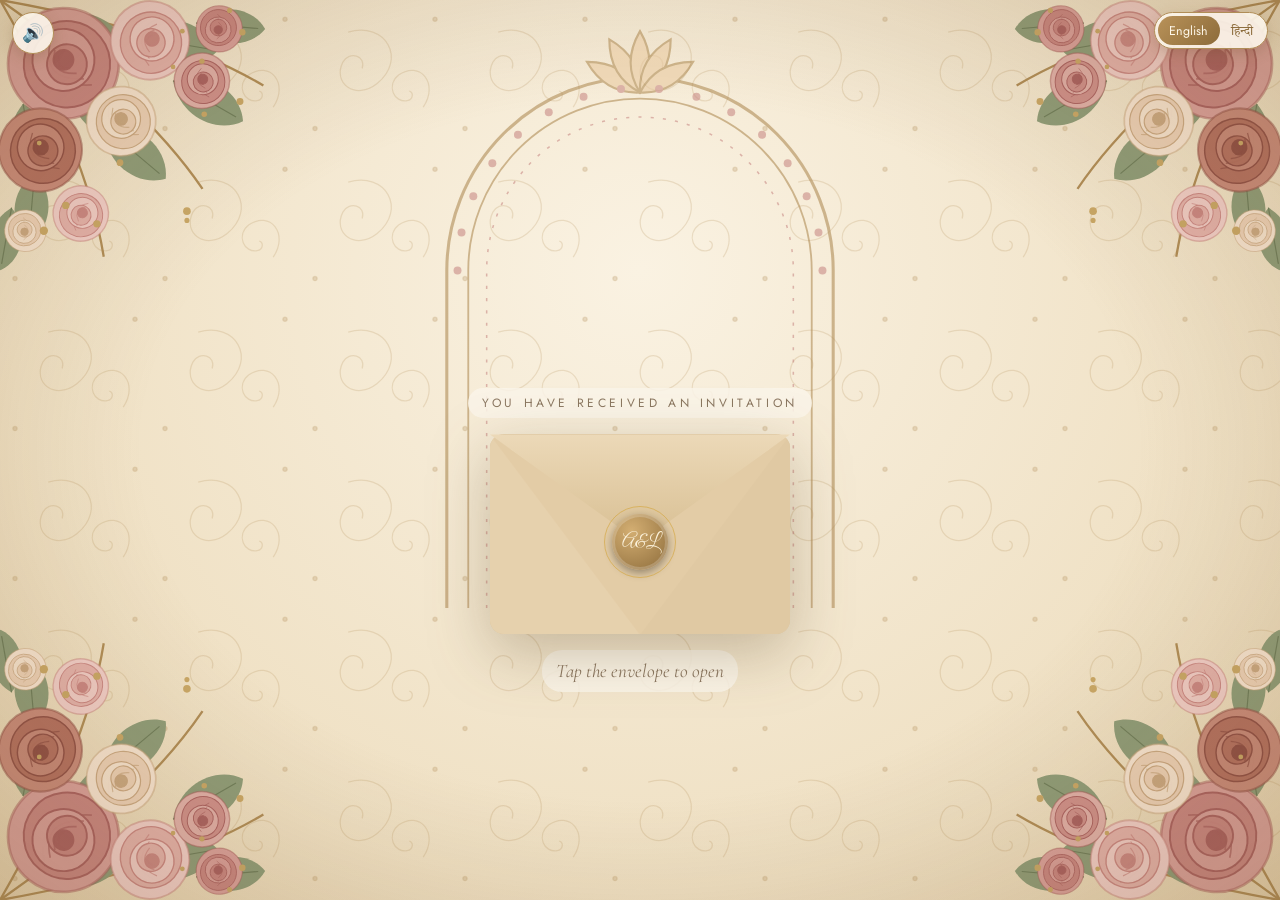
==== index.html @ adaf46da "Fixed timmings" ====
<!DOCTYPE html>
<html lang="en">
<head>
<meta charset="UTF-8">
<meta name="viewport" content="width=device-width, initial-scale=1">
<meta name="description" content="You are invited to the wedding of Anurag &amp; Lakshmi — 2 December 2026, Nashik. Tap the envelope to open your invitation.">
<meta property="og:type" content="website">
<meta property="og:title" content="Anurag &amp; Lakshmi — Wedding Invitation">
<meta property="og:description" content="You are invited! 2 December 2026 · Chandrabhaga Lawns, Nashik. Tap the envelope to open your invitation.">
<meta property="og:image" content="assets/og-image.jpg">
<meta property="og:image:width" content="1200">
<meta property="og:image:height" content="630">
<meta name="twitter:card" content="summary_large_image">
<meta name="twitter:title" content="Anurag &amp; Lakshmi — Wedding Invitation">
<meta name="twitter:description" content="You are invited! 2 December 2026 · Nashik">
<meta name="twitter:image" content="assets/og-image.jpg">
<meta name="theme-color" content="#f1e4cd">
<link rel="icon" type="image/svg+xml" href="assets/favicon.svg">
<title>Anurag & Lakshmi — Wedding Invitation</title>
<link rel="preconnect" href="https://fonts.googleapis.com">
<link href="https://fonts.googleapis.com/css2?family=Cormorant+Garamond:ital,wght@0,400;0,600;1,400&family=Great+Vibes&family=Jost:wght@300;400;500&family=Tiro+Devanagari+Hindi:ital@0;1&family=Kalam:wght@400;700&display=swap" rel="stylesheet">
<link rel="stylesheet" href="style.css">
</head>
<body>

<audio id="bgm" src="assets/wedding-song.mp3" loop preload="auto"></audio>
<button type="button" id="musicBtn" class="music" aria-label="Toggle music" title="Music on/off" hidden>🔊</button>

<div class="lang" role="group" aria-label="Language">
  <button type="button" data-lang="en" class="on">English</button>
  <button type="button" data-lang="hi">हिन्दी</button>
</div>

<!-- ENVELOPE SCREEN -->
<section id="intro" class="intro">
  <p class="intro-hint" data-i18n="introHint">You have received an invitation</p>
  <div class="envelope" id="envelope" role="button" tabindex="0" data-i18n-aria="openAria" aria-label="Open wedding invitation">
    <div class="env-back"></div>
    <div class="env-letter"><span data-i18n="names2">Anurag &amp; Lakshmi</span></div>
    <div class="env-front"></div>
    <div class="env-flap"></div>
    <div class="seal">A&amp;L</div>
  </div>
  <p class="intro-tap" data-i18n="tap">Tap the envelope to open</p>
</section>

<!-- CARD -->
<main id="card" class="card hidden">

  <header class="hero">
    <p class="om">॥ श्री गणेशाय नमः ॥</p>
    <p class="small-caps" data-i18n="blessing">With the blessings of Lord Ganesha and together with their families, you're invited to celebrate the marriage of</p>
    <figure class="couple"><img src="assets/couple.png" alt="Anurag and Lakshmi" width="1100" height="1473"></figure>
    <h1 class="names script" data-i18n="names">Anurag <span>&amp;</span> Lakshmi</h1>
    <div class="divider"><i></i><b>❖</b><i></i></div>
    <p class="invite-text" data-i18n="invite">Anurag and Lakshmi joyfully invite you to share in their happiness and bless them as they begin their new journey together as husband and wife. Your presence and warm wishes will make these celebrations truly memorable for both families.</p>
    <p class="hashtag" data-i18n="hash">#Anu&amp;Lak</p>
  </header>

  <section class="block">
    <p class="eyebrow" data-i18n="saveDate">Save the Date</p>
    <h2 data-i18n="weddingDay">The Wedding Day</h2>
    <p class="muted" data-i18n="scratchSub">Scratch the card to reveal the date</p>

    <div class="scratch-wrap" id="scratchWrap">
      <div class="scratch-under">
        <small data-i18n="weddingDate">The Wedding Date</small>
        <strong data-i18n="dateBig">2 December 2026</strong>
        <span data-i18n="dateSub">Wednesday · 18:00 onwards</span>
      </div>
      <canvas id="scratch" aria-label="Scratch card"></canvas>
      <div class="scratch-hint" data-i18n="scratchHint">✦ Scratch here ✦</div>
    </div>
    <button type="button" class="skip" id="skipScratch" data-i18n="skip">Skip — reveal the date</button>

    <div class="countdown" id="countdown">
      <div><b id="cd-d">--</b><span data-i18n="days">Days</span></div>
      <div><b id="cd-h">--</b><span data-i18n="hours">Hours</span></div>
      <div><b id="cd-m">--</b><span data-i18n="minutes">Minutes</span></div>
      <div><b id="cd-s">--</b><span data-i18n="seconds">Seconds</span></div>
    </div>
  </section>

  <section class="block">
    <p class="eyebrow" data-i18n="celebrations">Celebrations</p>
    <h2 data-i18n="order">Order of the Day</h2>

    <article class="event ev-haldi">
      <h3 data-i18n="haldi">Haldi &amp; Mehdi</h3>
      <p class="when" data-i18n="haldiWhen">Tuesday, 1 December 2026 at 17:00 onwards</p>
      <p class="where"><strong data-i18n="residences">At Respective Residences</strong></p>
      <p class="addr" data-i18n="haldiAddr"><b>Groom's Residence:</b> E-35, Railway Quarter, Six Banglow, Igatpuri<br>
         <b>Bride's Residence:</b> Satpur, Nashik</p>
      <div class="btns">
        <a class="btn dir-groom" target="_blank" rel="noopener" href="https://www.google.com/maps/search/?api=1&query=Six+Banglow+Igatpuri" data-i18n="groomDir">Groom's directions</a>
        <a class="btn dir-bride" target="_blank" rel="noopener" href="https://www.google.com/maps/search/?api=1&query=Satpur+Nashik" data-i18n="brideDir">Bride's directions</a>
        <a class="btn ghost" id="gcal-haldi" target="_blank" rel="noopener" href="#" data-i18n="gcal">📅 Google Calendar</a>
      </div>
    </article>

    <article class="event ev-wed">
      <h3 data-i18n="ceremony">Wedding Ceremony</h3>
      <p class="when" data-i18n="ceremonyWhen">Wednesday, 2 December 2026 at 18:00 onwards</p>
      <p class="where"><strong data-i18n="venue">Chandrabhaga Lawns</strong></p>
      <p class="addr" data-i18n="road">Trimbakeshwar Road</p>
      <div class="btns">
        <a class="btn" target="_blank" rel="noopener" href="https://www.google.com/maps/search/?api=1&query=Chandrabhaga+Lawns+Trimbakeshwar+Road+Nashik" data-i18n="getDir">Get directions</a>
        <a class="btn ghost" id="gcal-wedding" target="_blank" rel="noopener" href="#" data-i18n="gcal">📅 Google Calendar</a>
      </div>
    </article>
  </section>

  <section class="block quote-block">
    <p class="eyebrow" data-i18n="awaiting">Awaiting Your Presence</p>
    <h2 class="script big" data-i18n="blessings">With Love &amp; Blessings</h2>
    <blockquote data-i18n="quote">“With hearts full of joy, we await your gracious presence to make our celebration complete.”</blockquote>
  </section>

  <section class="block">
    <p class="eyebrow" data-i18n="where">Where We Celebrate</p>
    <h2 data-i18n="venue">Chandrabhaga Lawns</h2>
    <p class="muted" data-i18n="road">Trimbakeshwar Road</p>
    <button class="btn" id="showMap">📍 Show the map</button>
    <p class="tiny" data-i18n="mapNote">Opens Google Maps inside this page</p>
    <div class="map" id="map" hidden></div>
    <a class="btn ghost" target="_blank" rel="noopener" href="https://www.google.com/maps/search/?api=1&query=Chandrabhaga+Lawns+Trimbakeshwar+Road+Nashik" data-i18n="getDirArrow">Get directions ↗</a>
  </section>

  <section class="block rsvp">
    <p class="eyebrow" data-i18n="rsvpEyebrow">RSVP</p>
    <h2 data-i18n="rsvpTitle">Will You Join Us?</h2>
    <p class="muted" data-i18n="rsvpSub">Please let us know so we can plan</p>
    <form id="rsvpForm" novalidate>
      <input id="rsvpName" type="text" autocomplete="name" data-i18n-ph="rsvpName" placeholder="Your name" aria-label="Your name">
      <p class="err" id="rsvpErr" hidden data-i18n="rsvpNameErr">Please enter your name</p>
      <div class="choice">
        <label><input type="radio" name="att" value="yes" checked><span data-i18n="rsvpYes">Joyfully accept</span></label>
        <label><input type="radio" name="att" value="no"><span data-i18n="rsvpNo">Regretfully decline</span></label>
      </div>
      <div class="guests" id="guestsRow">
        <span data-i18n="rsvpGuests">Number of guests</span>
        <div class="stepper">
          <button type="button" id="gMinus" aria-label="Fewer guests">−</button>
          <output id="gCount">1</output>
          <button type="button" id="gPlus" aria-label="More guests">+</button>
        </div>
      </div>
      <textarea id="rsvpNote" rows="2" data-i18n-ph="rsvpNote" placeholder="A message for the couple (optional)" aria-label="Message"></textarea>
      <button class="btn" type="submit" data-i18n="rsvpSend">💬 Send RSVP on WhatsApp</button>
      <p class="tiny" data-i18n="rsvpHelp">Opens WhatsApp with your reply ready to send</p>
    </form>
  </section>

  <footer>
    <p class="script" data-i18n="names2">Anurag &amp; Lakshmi</p>
    <p data-i18n="dateBig">2 December 2026</p>
  </footer>
</main>

<script src="script.js"></script>
</body>
</html>
---- style.css ----
:root{
  --bg:#f4ebdc;
  --bg-2:#ebdcc3;
  --paper:#fbf6ec;
  --ink:#4a3b2b;
  --muted:#8a7660;
  --gold:#b08d57;
  --gold-d:#8c6b3a;
  --line:#d9c7a6;
}
*{box-sizing:border-box;margin:0;padding:0}
html{scroll-behavior:smooth}
body{
  font-family:'Cormorant Garamond',Georgia,serif;
  color:var(--ink);
  background:radial-gradient(circle at 50% 0,#faf3e5,var(--bg) 60%,var(--bg-2));
  min-height:100vh;
  font-size:19px;
  line-height:1.6;
}
.script{font-family:'Great Vibes',cursive;font-weight:400}
.hidden{display:none!important}

/* ---------- ENVELOPE ---------- */
.intro{
  position:fixed;inset:0;z-index:10;
  display:flex;flex-direction:column;align-items:center;justify-content:center;gap:2rem;
  background:radial-gradient(circle at 50% 40%,#f8efe0,var(--bg-2));
  transition:opacity .9s ease,visibility .9s;
}
.intro.leaving{opacity:0;visibility:hidden}
.intro-hint{font-family:'Jost',sans-serif;letter-spacing:.3em;text-transform:uppercase;font-size:.75rem;color:var(--muted)}
.intro-tap{font-style:italic;color:var(--muted);animation:pulse 2s infinite}
@keyframes pulse{50%{opacity:.4}}

.envelope{
  position:relative;width:min(340px,82vw);aspect-ratio:3/2;
  cursor:pointer;perspective:1000px;outline:none;
  filter:drop-shadow(0 18px 30px rgba(90,65,30,.3));
  transition:transform .4s;
}
.envelope:hover{transform:translateY(-4px) scale(1.02)}
.env-back{position:absolute;inset:0;background:#d9c19a;border-radius:6px}
.env-letter{
  position:absolute;left:6%;right:6%;top:6%;height:88%;
  background:var(--paper);border-radius:4px;
  display:flex;align-items:center;justify-content:center;
  font-family:'Great Vibes',cursive;font-size:1.6rem;color:var(--gold-d);
  transition:transform .9s .55s cubic-bezier(.3,.8,.3,1);
  z-index:2;
}
.env-front{
  position:absolute;inset:0;z-index:3;border-radius:6px;
  background:
    linear-gradient(to top right,#e6d1ad 49.5%,transparent 50%) left/50% 100% no-repeat,
    linear-gradient(to top left,#e0c9a3 49.5%,transparent 50%) right/50% 100% no-repeat;
  clip-path:polygon(0 0,50% 52%,100% 0,100% 100%,0 100%);
  background-color:#e3cca6;
}
.env-flap{
  position:absolute;left:0;right:0;top:0;height:54%;z-index:4;
  background:linear-gradient(#ecd9b8,#d8bf93);
  clip-path:polygon(0 0,100% 0,50% 100%);
  transform-origin:top;
  transition:transform .6s ease,z-index 0s .3s;
}
.seal{
  position:absolute;left:50%;top:54%;transform:translate(-50%,-50%);z-index:5;
  width:56px;height:56px;border-radius:50%;
  background:radial-gradient(circle at 35% 30%,#d3ae72,var(--gold-d));
  color:#fbf1da;display:grid;place-items:center;
  font-family:'Great Vibes',cursive;font-size:1.15rem;
  box-shadow:0 3px 8px rgba(0,0,0,.35),inset 0 0 0 3px rgba(255,255,255,.2);
  transition:opacity .3s;
}
.envelope.open .seal{opacity:0}
.envelope.open .env-flap{transform:rotateX(180deg);z-index:1}
.envelope.open .env-letter{transform:translateY(-70%)}

/* ---------- CARD ---------- */
.card{
  max-width:640px;margin:0 auto;padding:1.5rem 1.25rem 3rem;
  animation:rise 1s ease both;
}
@keyframes rise{from{opacity:0;transform:translateY(30px)}to{opacity:1;transform:none}}
.hero,.block,footer{
  background:var(--paper);
  border:1px solid var(--line);
  outline:1px solid var(--line);outline-offset:-9px;
  border-radius:6px;
  padding:2.5rem 1.75rem;margin-bottom:1.25rem;
  text-align:center;
  box-shadow:0 6px 20px rgba(120,90,50,.1);
}
.om{color:var(--gold-d);letter-spacing:.1em;margin-bottom:1rem}
.small-caps{font-family:'Jost',sans-serif;font-size:.75rem;letter-spacing:.18em;text-transform:uppercase;color:var(--muted);line-height:1.9}
.names{font-size:clamp(3rem,13vw,4.8rem);line-height:1.1;margin:1.2rem 0 .4rem;color:var(--gold-d)}
.names span{font-size:.6em;color:var(--gold)}
.divider{display:flex;align-items:center;gap:.8rem;margin:1rem auto;max-width:260px;color:var(--gold)}
.divider i{flex:1;height:1px;background:var(--gold);opacity:.6}
.invite-text{font-size:1.1rem;color:var(--ink)}
.hashtag{margin-top:1.2rem;font-family:'Jost',sans-serif;letter-spacing:.2em;color:var(--gold-d);font-size:.9rem}

.eyebrow{font-family:'Jost',sans-serif;font-size:.72rem;letter-spacing:.35em;text-transform:uppercase;color:var(--gold-d);margin-bottom:.4rem}
h2{font-weight:600;font-size:1.9rem;line-height:1.2;margin-bottom:.4rem}
h2.big{font-size:2.8rem;font-weight:400}
h3{font-size:1.5rem;font-weight:600}
.muted{color:var(--muted);font-style:italic}
.tiny{font-size:.8rem;color:var(--muted);margin:.4rem 0 1rem;font-family:'Jost',sans-serif}

/* scratch card */
.scratch-wrap{
  position:relative;width:min(340px,100%);height:150px;margin:1.4rem auto 1.6rem;
  border-radius:10px;overflow:hidden;
  box-shadow:0 6px 16px rgba(120,90,50,.25);
  user-select:none;-webkit-user-select:none;
}
.scratch-under{
  position:absolute;inset:0;display:flex;flex-direction:column;align-items:center;justify-content:center;
  background:linear-gradient(135deg,#f6e7c6,#e7cf9c);
}
.scratch-under small{font-family:'Jost',sans-serif;letter-spacing:.25em;text-transform:uppercase;font-size:.65rem;color:var(--gold-d)}
.scratch-under strong{font-size:2rem;font-weight:600;color:var(--ink);line-height:1.2}
.scratch-under span{font-family:'Jost',sans-serif;font-size:.85rem;color:var(--gold-d)}
#scratch{position:absolute;inset:0;width:100%;height:100%;touch-action:none;cursor:grab;transition:opacity .8s}
#scratch.done{opacity:0;pointer-events:none}

.countdown{display:grid;grid-template-columns:repeat(4,1fr);gap:.6rem;max-width:380px;margin:0 auto}
.countdown div{background:var(--bg);border:1px solid var(--line);border-radius:6px;padding:.7rem .2rem}
.countdown b{display:block;font-size:1.9rem;font-weight:600;color:var(--gold-d);line-height:1.1}
.countdown span{font-family:'Jost',sans-serif;font-size:.62rem;letter-spacing:.2em;text-transform:uppercase;color:var(--muted)}

/* events */
.event{padding:1.4rem 0;border-top:1px solid var(--line)}
.event:first-of-type{margin-top:1rem}
.when{color:var(--gold-d);font-weight:600;margin:.3rem 0}
.addr{font-size:1rem;color:var(--muted)}
.btns{display:flex;flex-wrap:wrap;gap:.6rem;justify-content:center;margin-top:1rem}

.btn{
  display:inline-block;font-family:'Jost',sans-serif;font-size:.8rem;letter-spacing:.08em;
  padding:.65rem 1.2rem;border-radius:30px;border:1px solid var(--gold-d);
  background:var(--gold-d);color:#fff8ea;text-decoration:none;cursor:pointer;
  transition:.25s;
}
.btn:hover{background:var(--ink);border-color:var(--ink)}
.btn.ghost{background:transparent;color:var(--gold-d)}
.btn.ghost:hover{background:var(--gold-d);color:#fff8ea}

blockquote{font-style:italic;font-size:1.3rem;margin-top:.6rem;color:var(--ink)}
.map{margin:0 auto 1rem;border-radius:8px;overflow:hidden;border:1px solid var(--line)}
.map iframe{width:100%;height:300px;border:0;display:block}
.contact{font-size:1.3rem}
.contact a{color:var(--gold-d)}
footer .script{font-size:2.4rem;color:var(--gold-d)}
footer p:last-child{letter-spacing:.2em;font-family:'Jost',sans-serif;font-size:.8rem;color:var(--muted)}

/* ================= BACKGROUND IMAGERY ================= */
body{
  background:
    radial-gradient(ellipse at 50% 0,rgba(255,250,238,.9),transparent 60%),
    url("assets/paisley.svg") 0 0/150px repeat,
    linear-gradient(180deg,#f7eedd,#ecdcc0 55%,#e5d1ae) fixed;
}
body::after{ /* soft vignette */
  content:"";position:fixed;inset:0;pointer-events:none;z-index:0;
  background:radial-gradient(ellipse at center,transparent 55%,rgba(120,85,40,.22));
}
.intro{
  background:
    
    radial-gradient(circle at 50% 40%,#f8efe0,var(--bg-2));
}
.intro::before{ /* breathing arch */
  content:"";position:absolute;inset:0;z-index:-1;opacity:.45;
  background:url("assets/arch.svg") center 6%/min(520px,90vw) auto no-repeat;
  animation:breathe 6s ease-in-out infinite;
}
@keyframes breathe{50%{transform:scale(1.04);opacity:.5}}
.card{position:relative;z-index:1}

/* floral corners */
.hero,.block,footer{position:relative}
.hero::before,.hero::after,.block::before,.block::after{
  content:"";position:absolute;width:96px;height:96px;pointer-events:none;
  background:url("assets/corner.svg") center/contain no-repeat;
}
.hero::before,.block::before{top:4px;left:4px}
.hero::after,.block::after{bottom:4px;right:4px;transform:rotate(180deg)}
.hero{background:linear-gradient(rgba(251,246,236,.82),rgba(251,246,236,.82)),url("assets/arch.svg") center 10px/300px auto no-repeat}

/* ================= ANIMATION ================= */
.intro .envelope{animation:float 4s ease-in-out infinite}
.envelope.open{animation:none}
@keyframes float{50%{transform:translateY(-10px)}}
.seal{animation:glow 2.4s ease-in-out infinite}
@keyframes glow{50%{box-shadow:0 0 0 8px rgba(176,141,87,.25),0 3px 8px rgba(0,0,0,.35)}}

.reveal{opacity:0;transform:translateY(40px) scale(.98);transition:opacity 1s ease,transform 1s cubic-bezier(.2,.7,.2,1)}
.reveal.in{opacity:1;transform:none}
.hero .names{background:linear-gradient(90deg,var(--gold-d),#d9b878,var(--gold-d));background-size:200% 100%;
  -webkit-background-clip:text;background-clip:text;color:transparent;animation:shine 6s linear infinite}
@keyframes shine{to{background-position:-200% 0}}
.hero > *{opacity:0;animation:fadeUp .9s ease forwards}
.card:not(.hidden) .hero > *:nth-child(1){animation-delay:.3s}
.card:not(.hidden) .hero > *:nth-child(2){animation-delay:.6s}
.card:not(.hidden) .hero > *:nth-child(3){animation-delay:.9s}
.card:not(.hidden) .hero > *:nth-child(4){animation-delay:1.2s}
.card:not(.hidden) .hero > *:nth-child(5){animation-delay:1.4s}
.card:not(.hidden) .hero > *:nth-child(6){animation-delay:1.6s}
@keyframes fadeUp{from{opacity:0;transform:translateY(20px)}to{opacity:1;transform:none}}
.countdown b{animation:none}
.scratch-wrap{animation:float 4s ease-in-out infinite}
.btn{transition:.25s,transform .2s}.btn:hover{transform:translateY(-2px)}

#petals{position:fixed;inset:0;width:100%;height:100%;pointer-events:none;z-index:50}
@media (prefers-reduced-motion:reduce){
  *{animation:none!important}.reveal{opacity:1;transform:none}.hero>*{opacity:1}
}

/* ================= CURVED CARDS ================= */
.hero,.block,footer{border-radius:32px;overflow:hidden}
.hero::before,.block::before{top:10px;left:10px}
.hero::after,.block::after{bottom:10px;right:10px}
.scratch-wrap{border-radius:24px}
.countdown div{border-radius:18px}
.event{border:1px solid var(--line);border-radius:24px;padding:1.4rem 1.2rem;margin-top:1rem;background:rgba(244,235,220,.45)}
.event:first-of-type{margin-top:1.2rem}
.map{border-radius:24px}
.btn{border-radius:30px}
.envelope .env-back,.envelope .env-front{border-radius:14px}
.env-letter{border-radius:10px}

/* ================= BEIGE-ALIGNED PALETTE ================= */
:root{
  --rose:#b3716b;     /* dusty rose */
  --sage:#8b9776;     /* soft sage */
  --sand:#efe2cb;
}
.eyebrow{color:var(--rose)}
.countdown b{color:var(--rose)}
.countdown div{background:linear-gradient(180deg,var(--sand),#e8d6b8)}
.when{color:var(--rose)}
.hashtag{color:var(--rose)}
.divider{color:var(--sage)}
.divider i{background:var(--sage)}
.btn{background:linear-gradient(135deg,#b99259,#8c6b3a);border-color:#8c6b3a}
.btn.ghost{background:transparent;color:var(--gold-d)}
.hero,.block,footer{background-color:#fbf5e9}
.event{background:rgba(239,226,203,.55);border-color:#dcc8a4}
blockquote{color:var(--rose)}
.quote-block{background:linear-gradient(180deg,#fbf5e9,#f3e6cf)}
footer{background:linear-gradient(180deg,#fbf5e9,#efe0c4)}

/* ================= HANGING FLORAL GARLANDS ================= */
body{position:relative}
body::before{
  content:"";position:absolute;top:0;left:0;right:0;height:180px;z-index:55;pointer-events:none;
  background:url("assets/garland.svg") center top/300px auto repeat-x;
  transform-origin:top center;animation:sway 5s ease-in-out infinite;
  filter:saturate(.8) drop-shadow(0 4px 4px rgba(90,60,30,.18));
}
@keyframes sway{0%,100%{transform:rotate(-.6deg)}50%{transform:rotate(.6deg)}}
.card{padding-top:150px}

/* ================= PHOTO BACKGROUND + COUPLE ================= */
:root{--bq:clamp(150px,34vw,300px)}
html{
  background:
    url("assets/bq_tl.svg") left top/var(--bq) no-repeat fixed,
    url("assets/bq_tr.svg") right top/var(--bq) no-repeat fixed,
    url("assets/bq_bl.svg") left bottom/var(--bq) no-repeat fixed,
    url("assets/bq_br.svg") right bottom/var(--bq) no-repeat fixed,
    url("assets/paisley.svg") 0 0/150px repeat,
    radial-gradient(ellipse at 50% 30%,#faf2e2,#efe0c3 70%,#e6d2ae) fixed;
}
body{background:none !important}
body::before{display:block !important;background:url("assets/garland.svg") center top/300px auto repeat-x !important;z-index:55}
.card{padding-top:150px}
.intro{background:none !important;padding-top:20vh}
.intro::before{display:block !important;inset:0;z-index:-1;opacity:.6;
  background:url("assets/arch.svg") center 8%/min(460px,88vw) auto no-repeat;animation:breathe 6s ease-in-out infinite}
.hero,.block,footer{background-image:none !important;background-color:rgba(251,245,233,.95) !important}

.couple{
  width:min(320px,82%);margin:1.6rem auto .4rem;
  border-radius:999px 999px 28px 28px;overflow:hidden;
  border:3px solid var(--gold);
  box-shadow:0 0 0 8px rgba(251,245,233,.9),0 0 0 9px var(--line),0 14px 30px rgba(110,80,40,.3);
  background:#fbf3e3;
}
.couple img{display:block;width:100%;height:auto;transition:transform 6s ease}
.couple:hover img{transform:scale(1.05)}
.intro-hint,.intro-tap{background:rgba(251,245,233,.85);padding:.35rem .9rem;border-radius:20px}
.envelope{width:min(300px,74vw)}
html,body{overflow-x:hidden}
body:has(#intro:not(.leaving))::before{display:none !important}

/* ================= LANGUAGE SWITCH ================= */
.lang{position:fixed;top:12px;right:12px;z-index:70;display:flex;background:rgba(251,245,233,.92);
  border:1px solid var(--gold);border-radius:30px;padding:3px;box-shadow:0 4px 14px rgba(110,80,40,.25)}
.lang button{font-family:'Jost','Tiro Devanagari Hindi',sans-serif;font-size:.78rem;border:0;background:transparent;
  color:var(--gold-d);padding:.35rem .85rem;border-radius:30px;cursor:pointer;transition:.25s}
.lang button.on{background:linear-gradient(135deg,#b99259,#8c6b3a);color:#fff8ea}
.scratch-hint{position:absolute;inset:0;display:grid;place-items:center;pointer-events:none;
  color:#6b5126;font-weight:700;font-size:1.25rem;transition:opacity .8s}
#scratch.done + .scratch-hint{opacity:0}

/* Hindi typography (Great Vibes / Jost have no Devanagari) */
html[lang="hi"] body{font-family:'Tiro Devanagari Hindi','Noto Serif Devanagari',serif}
html[lang="hi"] .script{font-family:'Kalam','Tiro Devanagari Hindi',cursive;font-weight:700}
html[lang="hi"] .small-caps,html[lang="hi"] .eyebrow,html[lang="hi"] .btn,html[lang="hi"] .intro-hint,
html[lang="hi"] .countdown span,html[lang="hi"] .scratch-under small,html[lang="hi"] .scratch-under span,
html[lang="hi"] .tiny{font-family:'Tiro Devanagari Hindi',serif;letter-spacing:0;text-transform:none}
html[lang="hi"] .small-caps{font-size:.95rem;line-height:1.9}
html[lang="hi"] .names{font-size:clamp(2.6rem,11vw,4rem);line-height:1.3}
html[lang="hi"] h2.big{font-size:2.3rem}
html[lang="hi"] .env-letter{font-family:'Kalam',cursive;font-size:1.4rem}
html[lang="hi"] .scratch-under strong{font-size:1.7rem}

/* ================= EXTRA POLISH ================= */
/* twinkling gold sparkles in the background */
.twinkle{position:fixed;z-index:2;pointer-events:none;width:var(--s);height:var(--s);
  background:radial-gradient(circle,#fff6d6 0,#e3bf72 35%,transparent 70%);border-radius:50%;
  animation:twinkle var(--d) ease-in-out infinite;animation-delay:var(--dl);opacity:0}
.twinkle::before,.twinkle::after{content:"";position:absolute;left:50%;top:50%;background:#e8c982;transform:translate(-50%,-50%)}
.twinkle::before{width:260%;height:1px}.twinkle::after{width:1px;height:260%}
@keyframes twinkle{0%,100%{opacity:0;transform:scale(.3)}50%{opacity:.95;transform:scale(1)}}

/* burst particles */
.spark{position:fixed;z-index:80;pointer-events:none;width:8px;height:8px;border-radius:50%;
  background:radial-gradient(circle,#fff3c8,#d9b25a);box-shadow:0 0 8px #e8c982}
.spark.rect{border-radius:2px;width:6px;height:11px}

/* ornate heading flourish */
.block h2::after{content:"";display:block;width:170px;height:16px;margin:.55rem auto 0;
  background:url("data:image/svg+xml,%3Csvg xmlns='http://www.w3.org/2000/svg' viewBox='0 0 170 16'%3E%3Cg fill='none' stroke='%23b08d57' stroke-width='1.3' stroke-linecap='round'%3E%3Cpath d='M2 8h58M110 8h58'/%3E%3Cpath d='M60 8c6-8 12-8 18 0s12 8 18 0 12-8 14 0'/%3E%3C/g%3E%3Cpath d='M85 2l5 6-5 6-5-6z' fill='%23c4566b'/%3E%3C/svg%3E") center/contain no-repeat}
.block h2.script::after{display:none}
.hero .names{text-shadow:0 2px 14px rgba(176,141,87,.25);filter:drop-shadow(0 2px 2px rgba(120,85,40,.15))}

/* couple frame glow + sheen */
.couple{position:relative;animation:glowRing 4s ease-in-out infinite}
@keyframes glowRing{50%{box-shadow:0 0 0 8px rgba(251,245,233,.9),0 0 0 9px var(--line),0 14px 40px rgba(201,150,80,.55)}}
.couple::after{content:"";position:absolute;inset:0;pointer-events:none;
  background:linear-gradient(115deg,transparent 40%,rgba(255,255,255,.55) 50%,transparent 60%);
  transform:translateX(-120%);animation:sheen 6s ease-in-out 2.5s infinite}
@keyframes sheen{0%{transform:translateX(-120%)}35%,100%{transform:translateX(120%)}}

/* countdown */
.countdown b{background:linear-gradient(180deg,#c4566b,#8c4a52);-webkit-background-clip:text;background-clip:text;color:transparent;font-size:2.1rem}
.countdown div{box-shadow:0 4px 10px rgba(120,90,50,.15),inset 0 1px 0 rgba(255,255,255,.7);position:relative}
#cd-s{display:inline-block;animation:tickpulse 1s ease-in-out infinite}
@keyframes tickpulse{50%{transform:scale(1.12)}}

/* event cards with badges */
.event{position:relative;padding-top:2.6rem;transition:transform .3s,box-shadow .3s}
.event:hover{transform:translateY(-4px);box-shadow:0 12px 24px rgba(120,90,50,.2)}
.event::before{position:absolute;top:-22px;left:50%;transform:translateX(-50%);
  width:44px;height:44px;border-radius:50%;display:grid;place-items:center;font-size:1.3rem;
  background:linear-gradient(135deg,#fbf0d4,#e5c98a);border:2px solid var(--gold);box-shadow:0 4px 10px rgba(120,90,50,.3)}
.ev-haldi::before{content:"🌼"}
.ev-wed::before{content:"💍"}
.event{margin-top:2rem !important}

/* quote */
blockquote{position:relative;padding:0 .5rem}
.quote-block{background-image:radial-gradient(circle at 50% 0,rgba(201,150,80,.15),transparent 60%) !important}

/* buttons shine */
.btn{position:relative;overflow:hidden}
.btn:not(.ghost)::after{content:"";position:absolute;top:0;left:-80%;width:50%;height:100%;
  background:linear-gradient(115deg,transparent,rgba(255,255,255,.45),transparent);transform:skewX(-20deg);animation:btnshine 4.5s infinite}
@keyframes btnshine{0%,60%{left:-80%}100%{left:140%}}

/* seal pulse ring */
.seal::after{content:"";position:absolute;inset:-8px;border-radius:50%;border:1.5px solid rgba(212,169,71,.7);animation:ring 2.4s ease-out infinite}
@keyframes ring{from{transform:scale(.85);opacity:1}to{transform:scale(1.45);opacity:0}}
.envelope.open .seal::after{display:none}

/* richer reveal: events slide in from alternating sides */
.event.reveal-l{opacity:0;transform:translateX(-40px);transition:1s}
.event.reveal-r{opacity:0;transform:translateX(40px);transition:1s}
.event.in{opacity:1;transform:none}
@media (prefers-reduced-motion:reduce){.twinkle,.spark{display:none}}

/* fix: keep the fade-in AND the glow on the couple frame */
.card .hero .couple{animation:fadeUp .9s ease forwards,glowRing 4s ease-in-out infinite}
.card .hero .names{animation:fadeUp .9s ease forwards,shine 6s linear infinite}

/* ================= MUSIC BUTTON ================= */
.music{position:fixed;top:12px;left:12px;z-index:70;width:42px;height:42px;border-radius:50%;
  border:1px solid var(--gold);background:rgba(251,245,233,.92);font-size:1.1rem;cursor:pointer;
  box-shadow:0 4px 14px rgba(110,80,40,.25);transition:transform .2s}
.music:hover{transform:scale(1.08)}
.music.playing{animation:ring2 2.4s ease-out infinite}
@keyframes ring2{0%{box-shadow:0 0 0 0 rgba(176,141,87,.55),0 4px 14px rgba(110,80,40,.25)}100%{box-shadow:0 0 0 14px rgba(176,141,87,0),0 4px 14px rgba(110,80,40,.25)}}

.card:not(.hidden) .hero > *:nth-child(7){animation-delay:1.6s}
.intro{gap:1rem !important}

/* ================= RSVP, SKIP, 3-LANGUAGE SWITCH ================= */
.lang button{padding:.35rem .7rem}
.skip{display:block;margin:-.6rem auto 1.2rem;background:none;border:0;cursor:pointer;
  font-family:'Jost','Tiro Devanagari Hindi',sans-serif;font-size:.78rem;color:var(--rose);text-decoration:underline;text-underline-offset:3px}
.skip[hidden]{display:none}
.rsvp form{max-width:420px;margin:1.2rem auto 0;display:flex;flex-direction:column;gap:.9rem;text-align:left}
.rsvp input[type=text],.rsvp textarea{width:100%;font:inherit;font-size:1rem;color:var(--ink);
  background:#fffaf0;border:1px solid var(--line);border-radius:16px;padding:.75rem 1rem;outline:none;transition:.2s}
.rsvp input[type=text]:focus,.rsvp textarea:focus{border-color:var(--gold);box-shadow:0 0 0 3px rgba(176,141,87,.2)}
.rsvp textarea{resize:vertical}
.choice{display:flex;flex-wrap:wrap;gap:.6rem}
.choice label{flex:1 1 150px;cursor:pointer}
.choice input{position:absolute;opacity:0;pointer-events:none}
.choice span{display:block;text-align:center;padding:.7rem .6rem;border:1px solid var(--gold);border-radius:30px;
  color:var(--gold-d);font-size:.95rem;transition:.25s;background:#fffaf0}
.choice input:checked + span{background:linear-gradient(135deg,#c4566b,#9a3a52);border-color:#9a3a52;color:#fff8ea;box-shadow:0 4px 10px rgba(154,58,82,.3)}
.choice input:focus-visible + span{outline:2px solid var(--gold-d);outline-offset:2px}
.guests{display:flex;align-items:center;justify-content:space-between;gap:1rem;padding:.4rem .4rem .4rem 1rem;
  background:#fffaf0;border:1px solid var(--line);border-radius:30px}
.guests[hidden]{display:none}
.stepper{display:flex;align-items:center;gap:.8rem}
.stepper button{width:38px;height:38px;border-radius:50%;border:1px solid var(--gold);background:#fbf0d4;color:var(--gold-d);font-size:1.3rem;cursor:pointer;line-height:1}
.stepper output{min-width:1.6rem;text-align:center;font-size:1.3rem;font-weight:600;color:var(--rose)}
.rsvp .btn{align-self:center;margin-top:.3rem;padding:.8rem 1.6rem;font-size:.9rem}
.rsvp .tiny{text-align:center;margin:0}
.err{color:#a5384f;font-size:.85rem;margin:-.4rem 0 0 .6rem;font-family:'Jost','Tiro Devanagari Hindi',sans-serif}
.err[hidden]{display:none}
.choice label{position:relative}
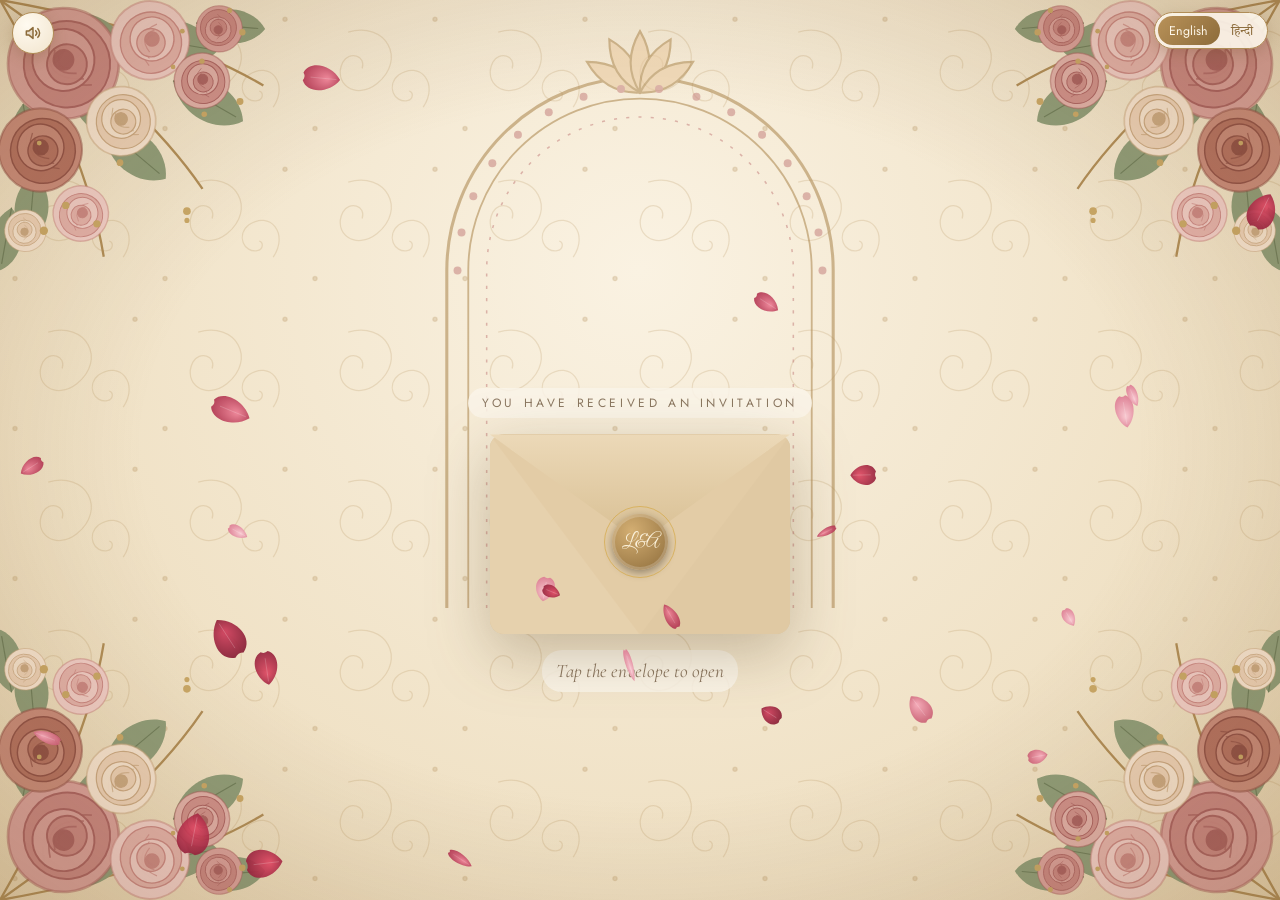
==== commit 9660dbed: "fix minor issues" ====
--- a/index.html
+++ b/index.html
@@ -3,20 +3,21 @@
 <head>
 <meta charset="UTF-8">
 <meta name="viewport" content="width=device-width, initial-scale=1">
-<meta name="description" content="You are invited to the wedding of Anurag &amp; Lakshmi — 2 December 2026, Nashik. Tap the envelope to open your invitation.">
+<meta name="description" content="You are invited to the wedding of Lakshmi &amp; Anurag — 2 December 2026, Nashik. Tap the envelope to open your invitation.">
 <meta property="og:type" content="website">
-<meta property="og:title" content="Anurag &amp; Lakshmi — Wedding Invitation">
+<meta property="og:url" content="https://theanuragkumar.github.io/wedding-invitation/">
+<meta property="og:title" content="Lakshmi &amp; Anurag — Wedding Invitation">
 <meta property="og:description" content="You are invited! 2 December 2026 · Chandrabhaga Lawns, Nashik. Tap the envelope to open your invitation.">
-<meta property="og:image" content="assets/og-image.jpg">
+<meta property="og:image" content="https://theanuragkumar.github.io/wedding-invitation/assets/og-image.jpg">
 <meta property="og:image:width" content="1200">
 <meta property="og:image:height" content="630">
 <meta name="twitter:card" content="summary_large_image">
-<meta name="twitter:title" content="Anurag &amp; Lakshmi — Wedding Invitation">
+<meta name="twitter:title" content="Lakshmi &amp; Anurag — Wedding Invitation">
 <meta name="twitter:description" content="You are invited! 2 December 2026 · Nashik">
-<meta name="twitter:image" content="assets/og-image.jpg">
+<meta name="twitter:image" content="https://theanuragkumar.github.io/wedding-invitation/assets/og-image.jpg">
 <meta name="theme-color" content="#f1e4cd">
 <link rel="icon" type="image/svg+xml" href="assets/favicon.svg">
-<title>Anurag & Lakshmi — Wedding Invitation</title>
+<title>Lakshmi & Anurag — Wedding Invitation</title>
 <link rel="preconnect" href="https://fonts.googleapis.com">
 <link href="https://fonts.googleapis.com/css2?family=Cormorant+Garamond:ital,wght@0,400;0,600;1,400&family=Great+Vibes&family=Jost:wght@300;400;500&family=Tiro+Devanagari+Hindi:ital@0;1&family=Kalam:wght@400;700&display=swap" rel="stylesheet">
 <link rel="stylesheet" href="style.css">
@@ -36,10 +37,10 @@
   <p class="intro-hint" data-i18n="introHint">You have received an invitation</p>
   <div class="envelope" id="envelope" role="button" tabindex="0" data-i18n-aria="openAria" aria-label="Open wedding invitation">
     <div class="env-back"></div>
-    <div class="env-letter"><span data-i18n="names2">Anurag &amp; Lakshmi</span></div>
+    <div class="env-letter"><span data-i18n="names2">Lakshmi &amp; Anurag</span></div>
     <div class="env-front"></div>
     <div class="env-flap"></div>
-    <div class="seal">A&amp;L</div>
+    <div class="seal">L&amp;A</div>
   </div>
   <p class="intro-tap" data-i18n="tap">Tap the envelope to open</p>
 </section>
@@ -50,11 +51,11 @@
   <header class="hero">
     <p class="om">॥ श्री गणेशाय नमः ॥</p>
     <p class="small-caps" data-i18n="blessing">With the blessings of Lord Ganesha and together with their families, you're invited to celebrate the marriage of</p>
-    <figure class="couple"><img src="assets/couple.png" alt="Anurag and Lakshmi" width="1100" height="1473"></figure>
-    <h1 class="names script" data-i18n="names">Anurag <span>&amp;</span> Lakshmi</h1>
+    <figure class="couple"><img src="assets/couple.png" alt="Lakshmi and Anurag" width="1100" height="1473"></figure>
+    <h1 class="names script" data-i18n="names">Lakshmi <span>&amp;</span> Anurag</h1>
     <div class="divider"><i></i><b>❖</b><i></i></div>
-    <p class="invite-text" data-i18n="invite">Anurag and Lakshmi joyfully invite you to share in their happiness and bless them as they begin their new journey together as husband and wife. Your presence and warm wishes will make these celebrations truly memorable for both families.</p>
-    <p class="hashtag" data-i18n="hash">#Anu&amp;Lak</p>
+    <p class="invite-text" data-i18n="invite">Lakshmi and Anurag joyfully invite you to share in their happiness and bless them as they begin their new journey together as husband and wife. Your presence and warm wishes will make these celebrations truly memorable for both families.</p>
+    <p class="hashtag" data-i18n="hash">#Lak&amp;Anu</p>
   </header>
 
   <section class="block">
@@ -89,11 +90,7 @@
       <h3 data-i18n="haldi">Haldi &amp; Mehdi</h3>
       <p class="when" data-i18n="haldiWhen">Tuesday, 1 December 2026 at 17:00 onwards</p>
       <p class="where"><strong data-i18n="residences">At Respective Residences</strong></p>
-      <p class="addr" data-i18n="haldiAddr"><b>Groom's Residence:</b> E-35, Railway Quarter, Six Banglow, Igatpuri<br>
-         <b>Bride's Residence:</b> Satpur, Nashik</p>
       <div class="btns">
-        <a class="btn dir-groom" target="_blank" rel="noopener" href="https://www.google.com/maps/search/?api=1&query=Six+Banglow+Igatpuri" data-i18n="groomDir">Groom's directions</a>
-        <a class="btn dir-bride" target="_blank" rel="noopener" href="https://www.google.com/maps/search/?api=1&query=Satpur+Nashik" data-i18n="brideDir">Bride's directions</a>
         <a class="btn ghost" id="gcal-haldi" target="_blank" rel="noopener" href="#" data-i18n="gcal">📅 Google Calendar</a>
       </div>
     </article>
@@ -126,33 +123,8 @@
     <a class="btn ghost" target="_blank" rel="noopener" href="https://www.google.com/maps/search/?api=1&query=Chandrabhaga+Lawns+Trimbakeshwar+Road+Nashik" data-i18n="getDirArrow">Get directions ↗</a>
   </section>
 
-  <section class="block rsvp">
-    <p class="eyebrow" data-i18n="rsvpEyebrow">RSVP</p>
-    <h2 data-i18n="rsvpTitle">Will You Join Us?</h2>
-    <p class="muted" data-i18n="rsvpSub">Please let us know so we can plan</p>
-    <form id="rsvpForm" novalidate>
-      <input id="rsvpName" type="text" autocomplete="name" data-i18n-ph="rsvpName" placeholder="Your name" aria-label="Your name">
-      <p class="err" id="rsvpErr" hidden data-i18n="rsvpNameErr">Please enter your name</p>
-      <div class="choice">
-        <label><input type="radio" name="att" value="yes" checked><span data-i18n="rsvpYes">Joyfully accept</span></label>
-        <label><input type="radio" name="att" value="no"><span data-i18n="rsvpNo">Regretfully decline</span></label>
-      </div>
-      <div class="guests" id="guestsRow">
-        <span data-i18n="rsvpGuests">Number of guests</span>
-        <div class="stepper">
-          <button type="button" id="gMinus" aria-label="Fewer guests">−</button>
-          <output id="gCount">1</output>
-          <button type="button" id="gPlus" aria-label="More guests">+</button>
-        </div>
-      </div>
-      <textarea id="rsvpNote" rows="2" data-i18n-ph="rsvpNote" placeholder="A message for the couple (optional)" aria-label="Message"></textarea>
-      <button class="btn" type="submit" data-i18n="rsvpSend">💬 Send RSVP on WhatsApp</button>
-      <p class="tiny" data-i18n="rsvpHelp">Opens WhatsApp with your reply ready to send</p>
-    </form>
-  </section>
-
   <footer>
-    <p class="script" data-i18n="names2">Anurag &amp; Lakshmi</p>
+    <p class="script" data-i18n="names2">Lakshmi &amp; Anurag</p>
     <p data-i18n="dateBig">2 December 2026</p>
   </footer>
 </main>
--- a/style.css
+++ b/style.css
@@ -389,7 +389,7 @@
 
 /* ================= MUSIC BUTTON ================= */
 .music{position:fixed;top:12px;left:12px;z-index:70;width:42px;height:42px;border-radius:50%;
-  border:1px solid var(--gold);background:rgba(251,245,233,.92);font-size:1.1rem;cursor:pointer;
+  border:1.5px solid var(--gold);background:radial-gradient(circle at 35% 30%,#fffaf0,#f1e4cd);color:var(--gold-d);display:grid;place-items:center;padding:0;cursor:pointer;
   box-shadow:0 4px 14px rgba(110,80,40,.25);transition:transform .2s}
 .music:hover{transform:scale(1.08)}
 .music.playing{animation:ring2 2.4s ease-out infinite}
@@ -426,3 +426,29 @@
 .err{color:#a5384f;font-size:.85rem;margin:-.4rem 0 0 .6rem;font-family:'Jost','Tiro Devanagari Hindi',sans-serif}
 .err[hidden]{display:none}
 .choice label{position:relative}
+
+/* RSVP — compact on phones */
+@media (max-width:600px){
+  .rsvp form{max-width:320px;gap:.6rem;margin-top:.8rem}
+  .rsvp input[type=text],.rsvp textarea{font-size:.9rem;padding:.55rem .85rem;border-radius:14px}
+  .choice{gap:.4rem}
+  .choice label{flex:1 1 120px}
+  .choice span{padding:.5rem .4rem;font-size:.82rem}
+  .guests{padding:.25rem .3rem .25rem .85rem;font-size:.85rem}
+  .stepper{gap:.5rem}
+  .stepper button{width:30px;height:30px;font-size:1.1rem}
+  .stepper output{font-size:1.05rem}
+  .rsvp textarea{rows:2;min-height:0;height:3.2rem}
+  .rsvp .btn{padding:.6rem 1.2rem;font-size:.8rem}
+  .rsvp h2{font-size:1.5rem}
+}
+
+/* Map height on phones */
+@media (max-width:600px){
+  .map iframe{height:200px}
+}
+
+.music svg{display:block}
+.music.playing .w1{animation:wave 1.2s ease-in-out infinite}
+.music.playing .w2{animation:wave 1.2s ease-in-out .25s infinite}
+@keyframes wave{0%,100%{opacity:.35}50%{opacity:1}}
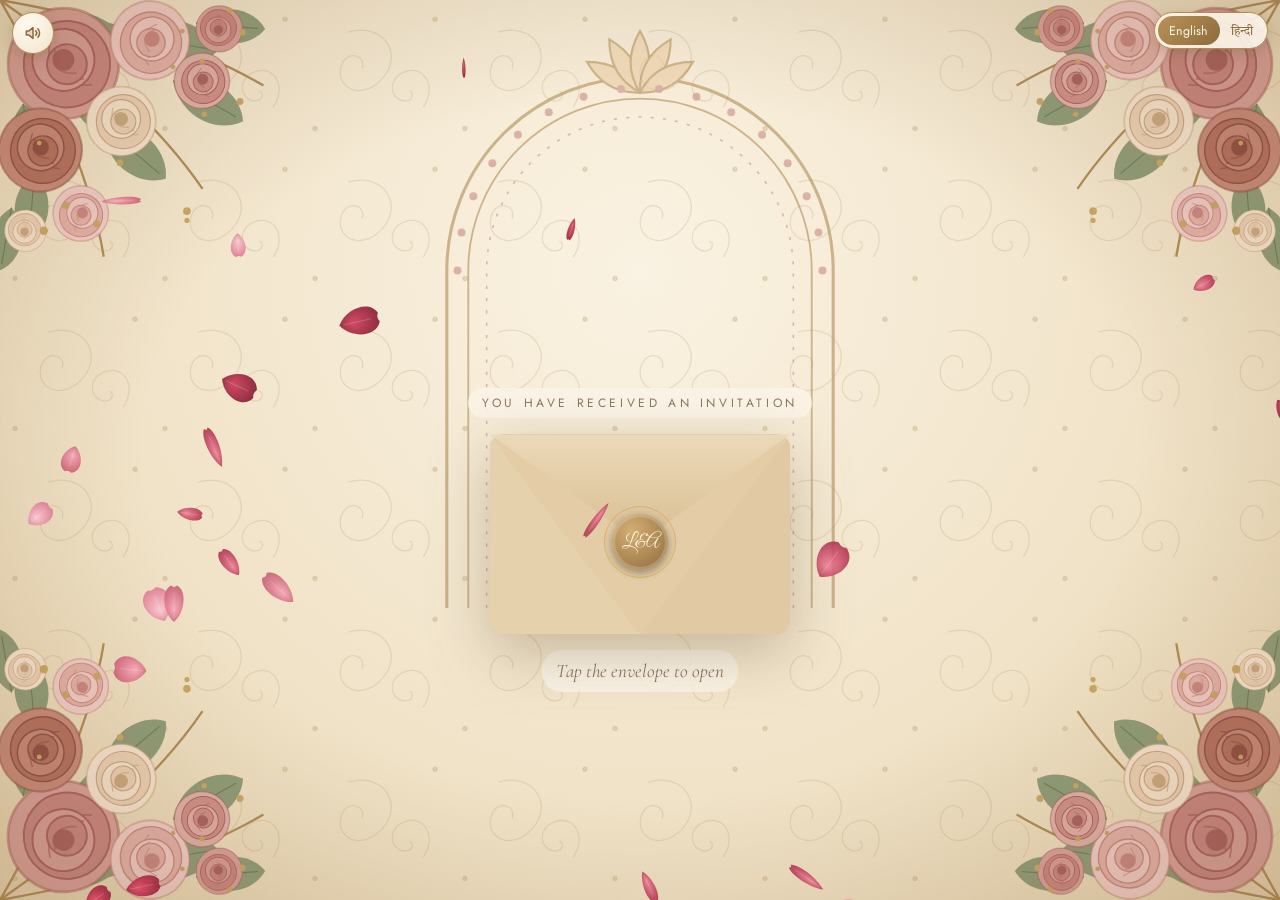
==== commit c0c140da: "fix minor issues" ====
--- a/index.html
+++ b/index.html
@@ -55,7 +55,7 @@
     <h1 class="names script" data-i18n="names">Lakshmi <span>&amp;</span> Anurag</h1>
     <div class="divider"><i></i><b>❖</b><i></i></div>
     <p class="invite-text" data-i18n="invite">Lakshmi and Anurag joyfully invite you to share in their happiness and bless them as they begin their new journey together as husband and wife. Your presence and warm wishes will make these celebrations truly memorable for both families.</p>
-    <p class="hashtag" data-i18n="hash">#Lak&amp;Anu</p>
+    <p class="hashtag" data-i18n="hash">Two hearts, one beautiful journey</p>
   </header>
 
   <section class="block">
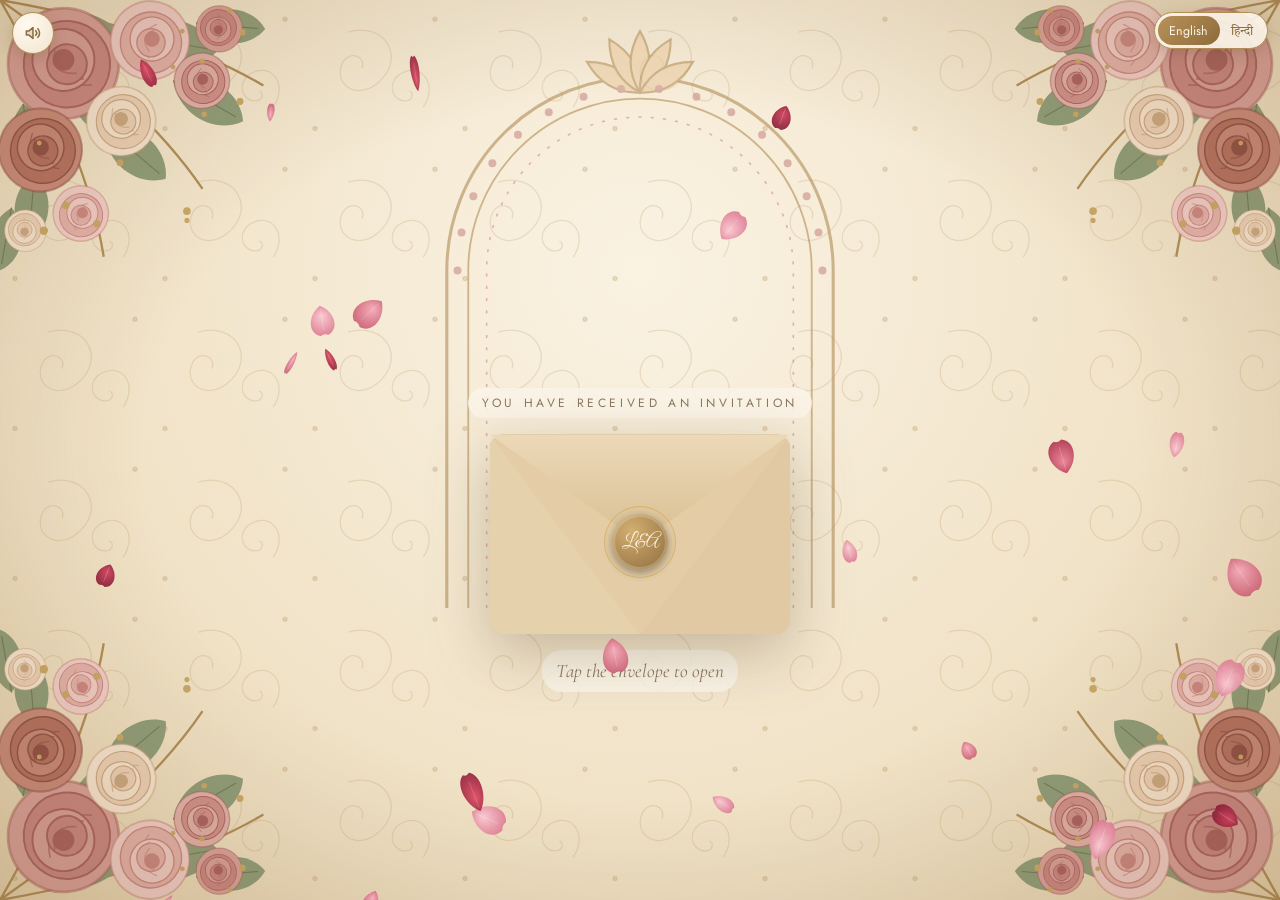
==== commit b3c2f554: "added bottom navbar" ====
--- a/index.html
+++ b/index.html
@@ -48,7 +48,7 @@
 <!-- CARD -->
 <main id="card" class="card hidden">
 
-  <header class="hero">
+  <header class="hero" id="sec-top">
     <p class="om">॥ श्री गणेशाय नमः ॥</p>
     <p class="small-caps" data-i18n="blessing">With the blessings of Lord Ganesha and together with their families, you're invited to celebrate the marriage of</p>
     <figure class="couple"><img src="assets/couple.png" alt="Lakshmi and Anurag" width="1100" height="1473"></figure>
@@ -58,7 +58,7 @@
     <p class="hashtag" data-i18n="hash">Two hearts, one beautiful journey</p>
   </header>
 
-  <section class="block">
+  <section class="block" id="sec-date">
     <p class="eyebrow" data-i18n="saveDate">Save the Date</p>
     <h2 data-i18n="weddingDay">The Wedding Day</h2>
     <p class="muted" data-i18n="scratchSub">Scratch the card to reveal the date</p>
@@ -82,7 +82,7 @@
     </div>
   </section>
 
-  <section class="block">
+  <section class="block" id="sec-events">
     <p class="eyebrow" data-i18n="celebrations">Celebrations</p>
     <h2 data-i18n="order">Order of the Day</h2>
 
@@ -113,7 +113,7 @@
     <blockquote data-i18n="quote">“With hearts full of joy, we await your gracious presence to make our celebration complete.”</blockquote>
   </section>
 
-  <section class="block">
+  <section class="block" id="sec-map">
     <p class="eyebrow" data-i18n="where">Where We Celebrate</p>
     <h2 data-i18n="venue">Chandrabhaga Lawns</h2>
     <p class="muted" data-i18n="road">Trimbakeshwar Road</p>
@@ -129,6 +129,13 @@
   </footer>
 </main>
 
+<nav class="nav" id="nav" aria-label="Sections">
+  <a href="#sec-top" data-sec="sec-top" class="on"><span data-i18n="navHome">Home</span></a>
+  <a href="#sec-date" data-sec="sec-date"><span data-i18n="navDate">Date</span></a>
+  <a href="#sec-events" data-sec="sec-events"><span data-i18n="navEvents">Events</span></a>
+  <a href="#sec-map" data-sec="sec-map"><span data-i18n="navMap">Map</span></a>
+</nav>
+
 <script src="script.js"></script>
 </body>
 </html>
--- a/style.css
+++ b/style.css
@@ -452,3 +452,19 @@
 .music.playing .w1{animation:wave 1.2s ease-in-out infinite}
 .music.playing .w2{animation:wave 1.2s ease-in-out .25s infinite}
 @keyframes wave{0%,100%{opacity:.35}50%{opacity:1}}
+
+/* gap between couple photo and names */
+.hero .names{margin-top:2.2rem}
+
+/* ================= STICKY MENU ================= */
+.nav{position:fixed;left:50%;bottom:14px;transform:translateX(-50%) translateY(120%);z-index:60;
+  display:flex;gap:2px;padding:5px;border-radius:999px;max-width:calc(100% - 24px);
+  background:rgba(251,245,233,.92);backdrop-filter:blur(8px);-webkit-backdrop-filter:blur(8px);
+  border:1px solid var(--gold);box-shadow:0 8px 24px rgba(110,80,40,.28);
+  opacity:0;pointer-events:none;transition:transform .6s ease,opacity .6s ease}
+.card:not(.hidden) ~ .nav{transform:translateX(-50%);opacity:1;pointer-events:auto;transition-delay:1.2s}
+.nav a{padding:.5rem .95rem;border-radius:999px;text-decoration:none;white-space:nowrap;
+  font-family:'Jost','Tiro Devanagari Hindi',sans-serif;font-size:.82rem;letter-spacing:.04em;color:var(--gold-d);transition:.25s}
+.nav a.on{background:linear-gradient(135deg,#c4566b,#9a3a52);color:#fff8ea;box-shadow:0 3px 8px rgba(154,58,82,.35)}
+.card{padding-bottom:5.5rem}
+@media (max-width:380px){.nav a{padding:.5rem .7rem;font-size:.76rem}}
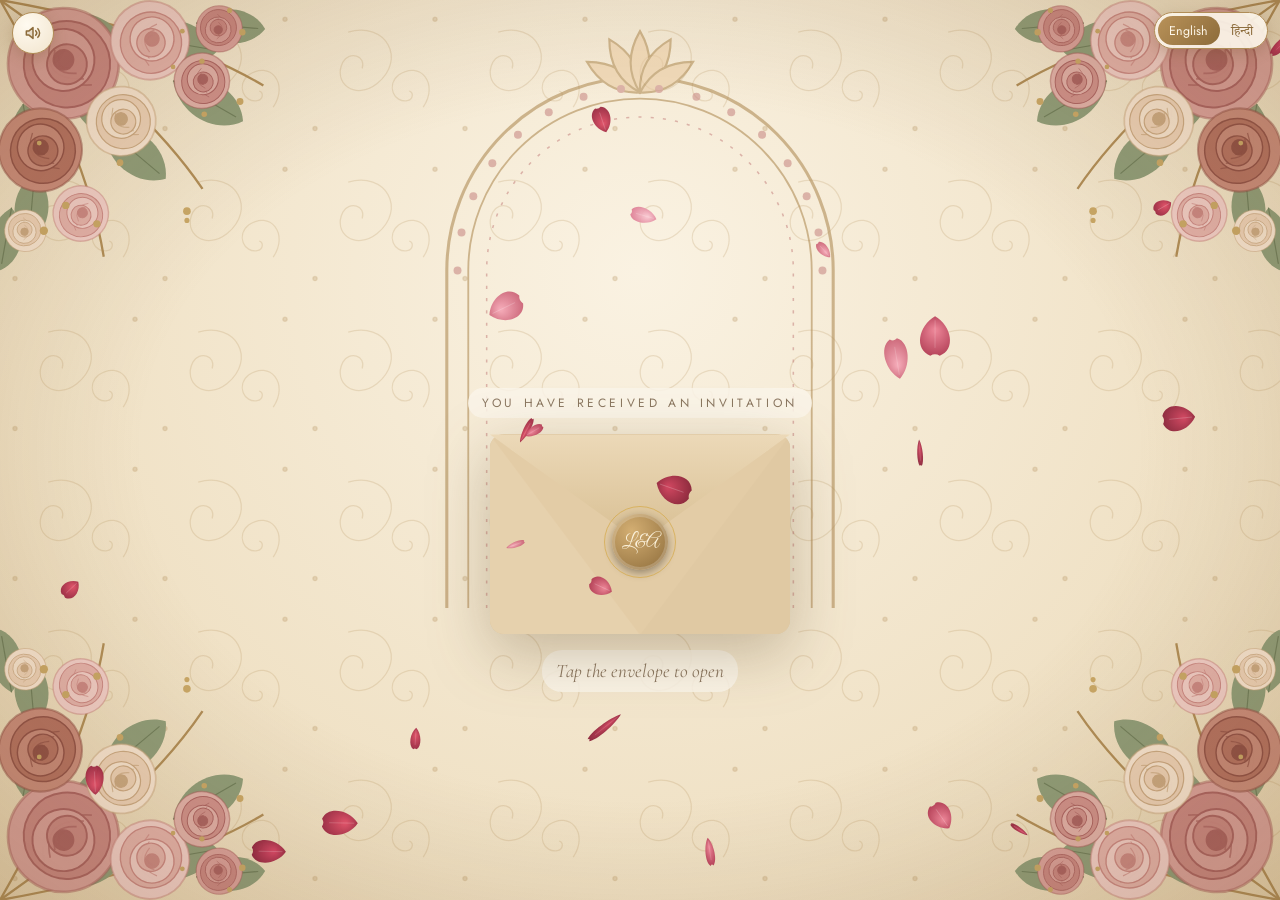
==== commit 4ba087f7: "fixed timming" ====
--- a/index.html
+++ b/index.html
@@ -67,7 +67,7 @@
       <div class="scratch-under">
         <small data-i18n="weddingDate">The Wedding Date</small>
         <strong data-i18n="dateBig">2 December 2026</strong>
-        <span data-i18n="dateSub">Wednesday · 18:00 onwards</span>
+        <span data-i18n="dateSub">Wednesday · 6:00 PM onwards</span>
       </div>
       <canvas id="scratch" aria-label="Scratch card"></canvas>
       <div class="scratch-hint" data-i18n="scratchHint">✦ Scratch here ✦</div>
@@ -88,7 +88,7 @@
 
     <article class="event ev-haldi">
       <h3 data-i18n="haldi">Haldi &amp; Mehdi</h3>
-      <p class="when" data-i18n="haldiWhen">Tuesday, 1 December 2026 at 17:00 onwards</p>
+      <p class="when" data-i18n="haldiWhen">Tuesday, 1 December 2026 at 5:00 PM onwards</p>
       <p class="where"><strong data-i18n="residences">At Respective Residences</strong></p>
       <div class="btns">
         <a class="btn ghost" id="gcal-haldi" target="_blank" rel="noopener" href="#" data-i18n="gcal">📅 Google Calendar</a>
@@ -97,7 +97,7 @@
 
     <article class="event ev-wed">
       <h3 data-i18n="ceremony">Wedding Ceremony</h3>
-      <p class="when" data-i18n="ceremonyWhen">Wednesday, 2 December 2026 at 18:00 onwards</p>
+      <p class="when" data-i18n="ceremonyWhen">Wednesday, 2 December 2026 at 6:00 PM onwards</p>
       <p class="where"><strong data-i18n="venue">Chandrabhaga Lawns</strong></p>
       <p class="addr" data-i18n="road">Trimbakeshwar Road</p>
       <div class="btns">
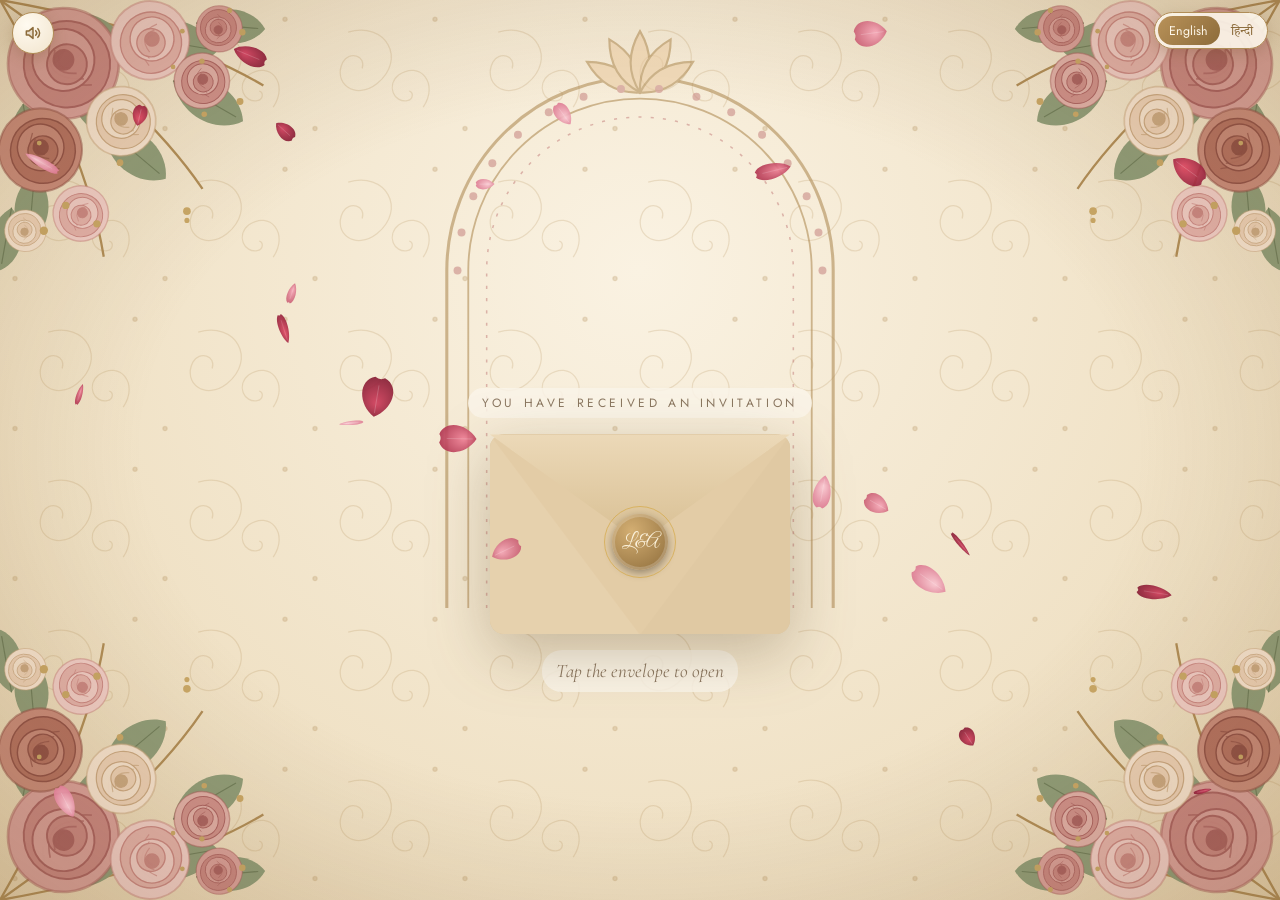
==== commit e146be7b: "fixed spelling" ====
--- a/index.html
+++ b/index.html
@@ -87,7 +87,7 @@
     <h2 data-i18n="order">Order of the Day</h2>
 
     <article class="event ev-haldi">
-      <h3 data-i18n="haldi">Haldi &amp; Mehdi</h3>
+      <h3 data-i18n="haldi">Haldi &amp; Mehndi</h3>
       <p class="when" data-i18n="haldiWhen">Tuesday, 1 December 2026 at 5:00 PM onwards</p>
       <p class="where"><strong data-i18n="residences">At Respective Residences</strong></p>
       <div class="btns">
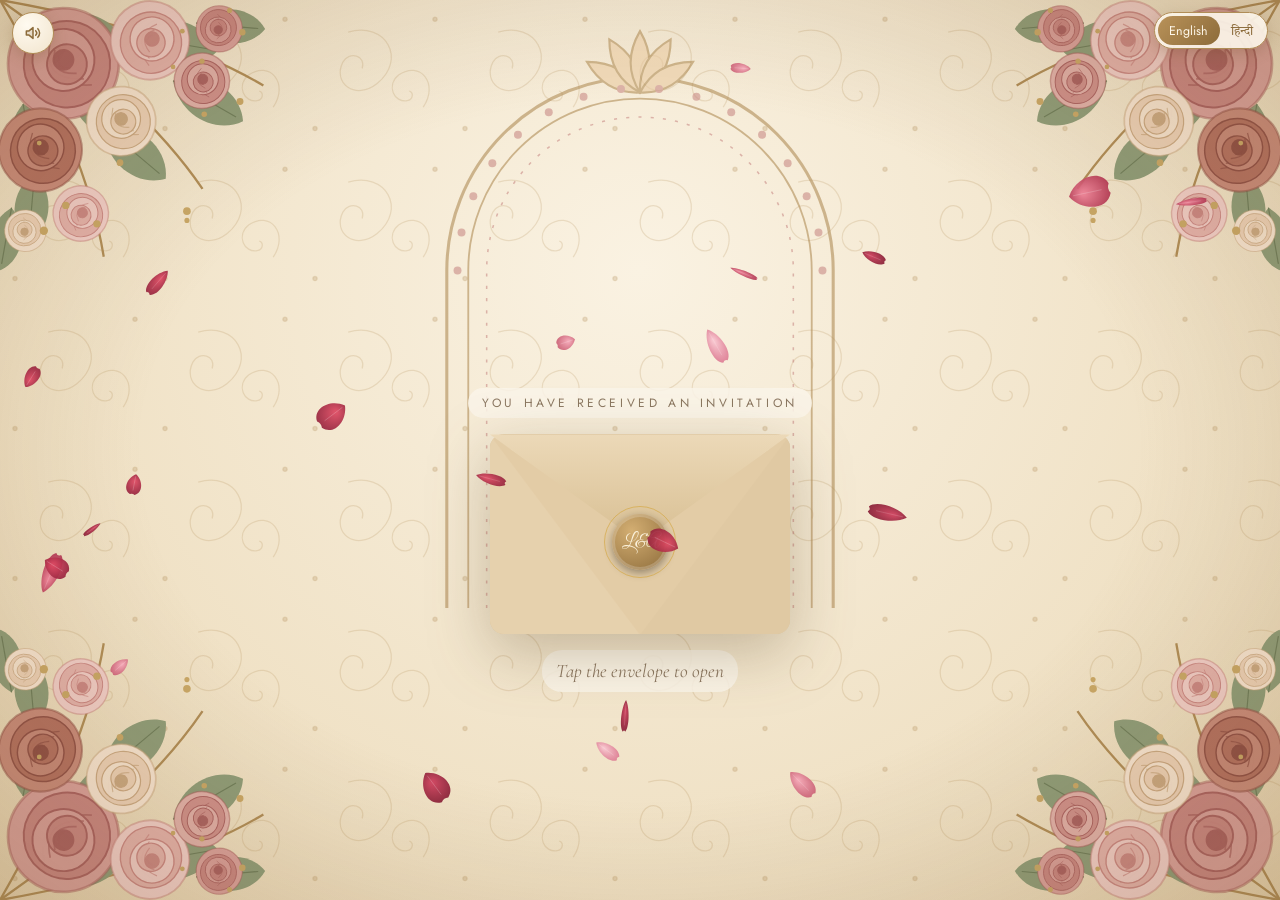
==== commit 3ee0b897: "added reception" ====
--- a/index.html
+++ b/index.html
@@ -67,7 +67,7 @@
       <div class="scratch-under">
         <small data-i18n="weddingDate">The Wedding Date</small>
         <strong data-i18n="dateBig">2 December 2026</strong>
-        <span data-i18n="dateSub">Wednesday · 6:00 PM onwards</span>
+        <span data-i18n="dateSub">Wednesday · 7:00 PM onwards</span>
       </div>
       <canvas id="scratch" aria-label="Scratch card"></canvas>
       <div class="scratch-hint" data-i18n="scratchHint">✦ Scratch here ✦</div>
@@ -88,7 +88,7 @@
 
     <article class="event ev-haldi">
       <h3 data-i18n="haldi">Haldi &amp; Mehndi</h3>
-      <p class="when" data-i18n="haldiWhen">Tuesday, 1 December 2026 at 5:00 PM onwards</p>
+      <p class="when" data-i18n="haldiWhen">Monday, 30 November &amp; Tuesday, 1 December 2026</p>
       <p class="where"><strong data-i18n="residences">At Respective Residences</strong></p>
       <div class="btns">
         <a class="btn ghost" id="gcal-haldi" target="_blank" rel="noopener" href="#" data-i18n="gcal">📅 Google Calendar</a>
@@ -97,12 +97,20 @@
 
     <article class="event ev-wed">
       <h3 data-i18n="ceremony">Wedding Ceremony</h3>
-      <p class="when" data-i18n="ceremonyWhen">Wednesday, 2 December 2026 at 6:00 PM onwards</p>
+      <p class="when" data-i18n="ceremonyWhen">Wednesday, 2 December 2026 at 7:00 PM onwards</p>
       <p class="where"><strong data-i18n="venue">Chandrabhaga Lawns</strong></p>
       <p class="addr" data-i18n="road">Trimbakeshwar Road</p>
       <div class="btns">
         <a class="btn" target="_blank" rel="noopener" href="https://www.google.com/maps/search/?api=1&query=Chandrabhaga+Lawns+Trimbakeshwar+Road+Nashik" data-i18n="getDir">Get directions</a>
         <a class="btn ghost" id="gcal-wedding" target="_blank" rel="noopener" href="#" data-i18n="gcal">📅 Google Calendar</a>
+      </div>
+    </article>
+
+    <article class="event ev-rec">
+      <h3 data-i18n="reception">Reception</h3>
+      <p class="when" data-i18n="receptionWhen">Thursday, 3 December 2026 at 7:00 PM onwards</p>
+      <div class="btns">
+        <a class="btn ghost" id="gcal-reception" target="_blank" rel="noopener" href="#" data-i18n="gcal">📅 Google Calendar</a>
       </div>
     </article>
   </section>
--- a/style.css
+++ b/style.css
@@ -360,6 +360,7 @@
   background:linear-gradient(135deg,#fbf0d4,#e5c98a);border:2px solid var(--gold);box-shadow:0 4px 10px rgba(120,90,50,.3)}
 .ev-haldi::before{content:"🌼"}
 .ev-wed::before{content:"💍"}
+.ev-rec::before{content:"🥂"}
 .event{margin-top:2rem !important}
 
 /* quote */
